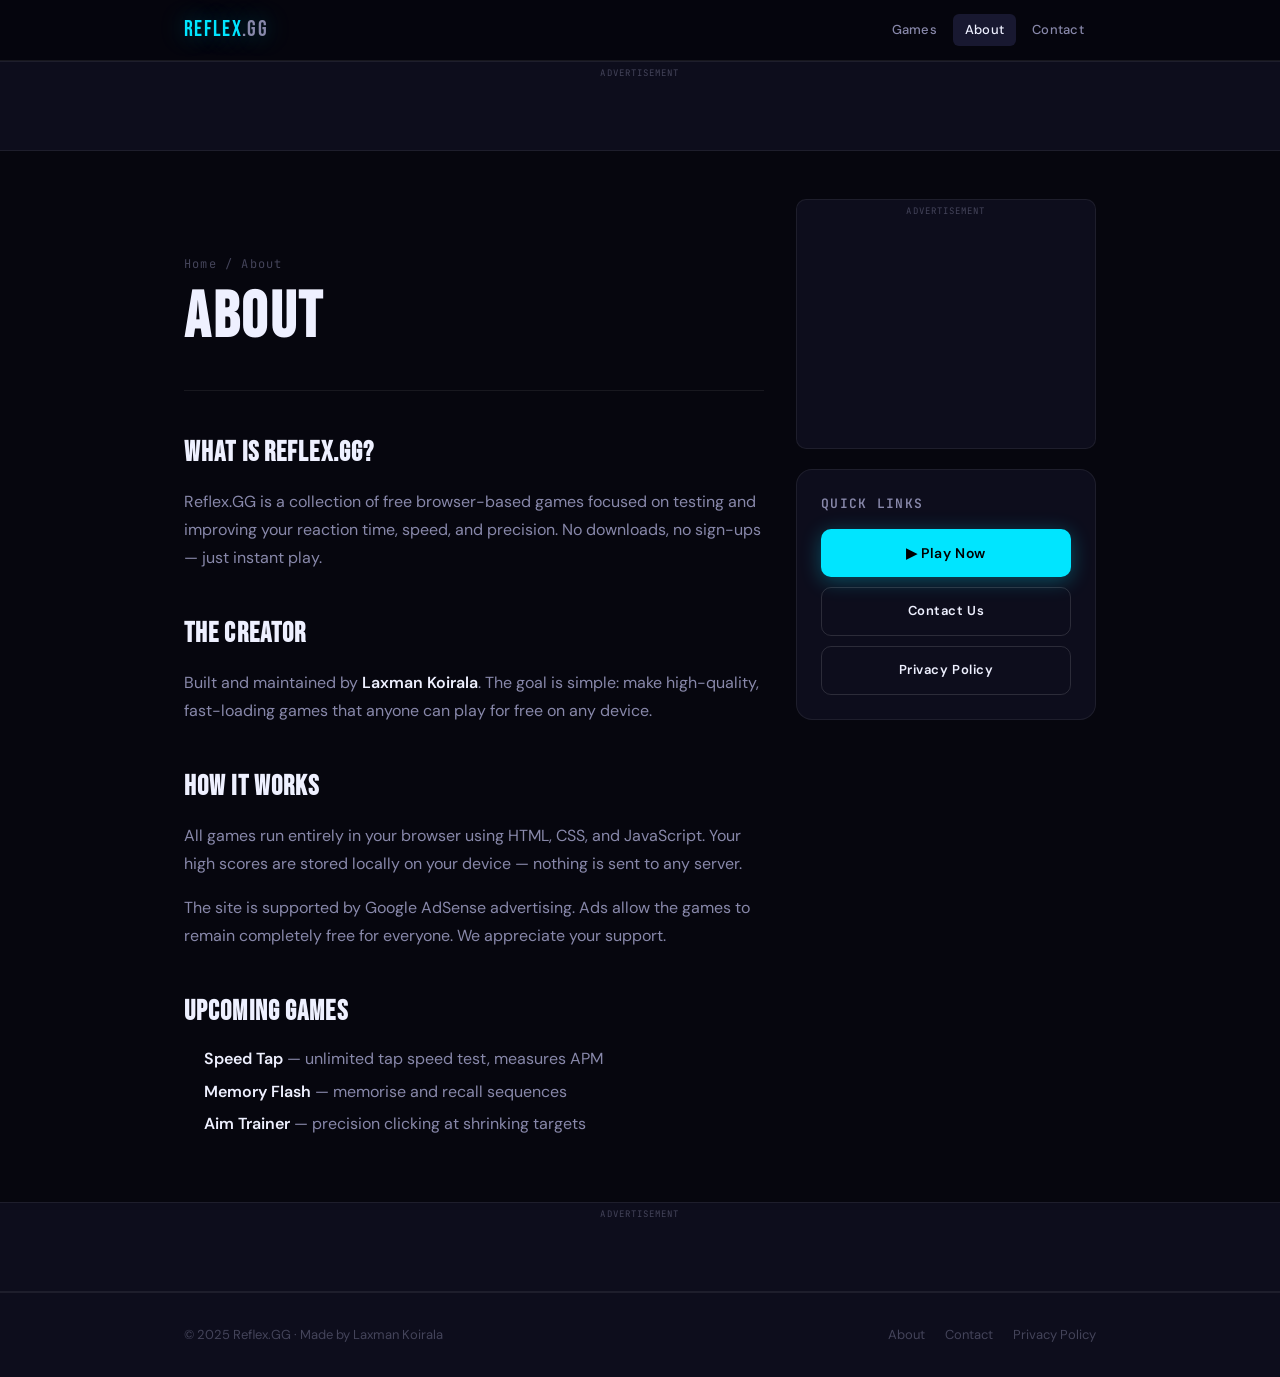
==== about.html @ 5be090cf "Add files via upload" ====
<!DOCTYPE html>
<html lang="en">
<head>
  <meta charset="UTF-8">
  <meta name="viewport" content="width=device-width, initial-scale=1.0">
  <meta name="description" content="About Free Reflex Games — browser-based reaction time games made by Laxman Koirala.">
  <title>About | Reflex.GG</title>

  <!-- Google AdSense -->
  <script async src="https://pagead2.googlesyndication.com/pagead/js/adsbygoogle.js?client=ca-pub-6633486007043409" crossorigin="anonymous"></script>

  <link rel="stylesheet" href="style.css">
</head>
<body>
<div class="page-wrap">

  <header class="site-header">
    <div class="header-inner">
      <a href="index.html" class="site-logo">REFLEX<span>.GG</span></a>
      <nav class="site-nav">
        <a href="index.html">Games</a>
        <a href="about.html" class="active">About</a>
        <a href="contact.html">Contact</a>
      </nav>
    </div>
  </header>

  <!-- Top ad -->
  <div class="ad-wrap">
    <ins class="adsbygoogle"
         style="display:block"
         data-ad-client="ca-pub-6633486007043409"
         data-ad-slot="auto"
         data-ad-format="auto"
         data-full-width-responsive="true"></ins>
    <script>(adsbygoogle = window.adsbygoogle || []).push({});</script>
  </div>

  <main>
    <div class="container">
      <div class="content-layout">

        <div class="content-main">
          <div class="page-header">
            <div class="breadcrumb"><a href="index.html">Home</a> / About</div>
            <h1>About</h1>
          </div>

          <div class="prose">
            <h2>What is Reflex.GG?</h2>
            <p>Reflex.GG is a collection of free browser-based games focused on testing and improving your reaction time, speed, and precision. No downloads, no sign-ups — just instant play.</p>

            <h2>The Creator</h2>
            <p>Built and maintained by <strong>Laxman Koirala</strong>. The goal is simple: make high-quality, fast-loading games that anyone can play for free on any device.</p>

            <h2>How It Works</h2>
            <p>All games run entirely in your browser using HTML, CSS, and JavaScript. Your high scores are stored locally on your device — nothing is sent to any server.</p>
            <p>The site is supported by Google AdSense advertising. Ads allow the games to remain completely free for everyone. We appreciate your support.</p>

            <h2>Upcoming Games</h2>
            <ul>
              <li><strong>Speed Tap</strong> — unlimited tap speed test, measures APM</li>
              <li><strong>Memory Flash</strong> — memorise and recall sequences</li>
              <li><strong>Aim Trainer</strong> — precision clicking at shrinking targets</li>
            </ul>
          </div>
        </div>

        <aside class="content-sidebar">
          <div class="ad-wrap ad-sidebar">
            <ins class="adsbygoogle"
                 style="display:block"
                 data-ad-client="ca-pub-6633486007043409"
                 data-ad-slot="auto"
                 data-ad-format="auto"
                 data-full-width-responsive="true"></ins>
            <script>(adsbygoogle = window.adsbygoogle || []).push({});</script>
          </div>

          <div class="info-card" style="margin-top:20px">
            <h3>Quick Links</h3>
            <div style="display:flex;flex-direction:column;gap:10px;margin-top:4px">
              <a href="game.html" class="btn btn-primary" style="justify-content:center">▶ Play Now</a>
              <a href="contact.html" class="btn btn-ghost" style="justify-content:center;font-size:13px">Contact Us</a>
              <a href="privacy.html" class="btn btn-ghost" style="justify-content:center;font-size:13px">Privacy Policy</a>
            </div>
          </div>
        </aside>

      </div>
    </div>
  </main>

  <div class="ad-wrap">
    <ins class="adsbygoogle"
         style="display:block"
         data-ad-client="ca-pub-6633486007043409"
         data-ad-slot="auto"
         data-ad-format="auto"
         data-full-width-responsive="true"></ins>
    <script>(adsbygoogle = window.adsbygoogle || []).push({});</script>
  </div>

  <footer class="site-footer">
    <div class="footer-inner">
      <div class="footer-copy">© 2025 Reflex.GG · Made by Laxman Koirala</div>
      <nav class="footer-nav">
        <a href="about.html">About</a>
        <a href="contact.html">Contact</a>
        <a href="privacy.html">Privacy Policy</a>
      </nav>
    </div>
  </footer>
</div>
</body>
</html>
---- style.css ----
/* ═══════════════════════════════════════════════
   FREE REFLEX GAMES — Production Design System
   Publisher: ca-pub-6633486007043409
   ═══════════════════════════════════════════════ */

@import url('https://fonts.googleapis.com/css2?family=Bebas+Neue&family=DM+Sans:wght@300;400;500;600&family=JetBrains+Mono:wght@400;600&display=swap');

/* ── TOKENS ────────────────────────────────────── */
:root {
  --bg:        #06060e;
  --bg2:       #0d0d1c;
  --bg3:       #13132a;
  --surface:   #181830;
  --border:    rgba(255,255,255,0.07);
  --border2:   rgba(255,255,255,0.13);
  --cyan:      #00e5ff;
  --cyan-dim:  rgba(0,229,255,0.15);
  --pink:      #ff3366;
  --pink-dim:  rgba(255,51,102,0.12);
  --gold:      #ffd600;
  --gold-dim:  rgba(255,214,0,0.12);
  --green:     #00e676;
  --text:      #eef0ff;
  --text2:     #8888aa;
  --text3:     #44445a;
  --font-disp: 'Bebas Neue', sans-serif;
  --font-body: 'DM Sans', sans-serif;
  --font-mono: 'JetBrains Mono', monospace;
  --r:         10px;
  --r-lg:      16px;
  --r-xl:      24px;
  --shadow:    0 8px 32px rgba(0,0,0,0.5);
  --glow-c:    0 0 24px rgba(0,229,255,0.35);
  --glow-p:    0 0 24px rgba(255,51,102,0.35);
  --transition: 200ms cubic-bezier(0.4,0,0.2,1);
}

/* ── RESET ─────────────────────────────────────── */
*, *::before, *::after { box-sizing: border-box; margin: 0; padding: 0; }
html { scroll-behavior: smooth; }
body {
  background: var(--bg);
  color: var(--text);
  font-family: var(--font-body);
  font-size: 16px;
  line-height: 1.6;
  min-height: 100vh;
  -webkit-font-smoothing: antialiased;
}
a { color: var(--cyan); text-decoration: none; transition: color var(--transition); }
a:hover { color: #fff; }
img { max-width: 100%; display: block; }
ul { list-style: none; }

/* ── SCROLLBAR ─────────────────────────────────── */
::-webkit-scrollbar { width: 6px; }
::-webkit-scrollbar-track { background: var(--bg2); }
::-webkit-scrollbar-thumb { background: var(--surface); border-radius: 99px; }
::-webkit-scrollbar-thumb:hover { background: var(--border2); }

/* ── LAYOUT ────────────────────────────────────── */
.page-wrap {
  display: flex;
  flex-direction: column;
  min-height: 100vh;
}
.container {
  width: 100%;
  max-width: 960px;
  margin: 0 auto;
  padding: 0 24px;
}
.container-sm {
  width: 100%;
  max-width: 680px;
  margin: 0 auto;
  padding: 0 24px;
}

/* ── SITE HEADER ───────────────────────────────── */
.site-header {
  position: sticky;
  top: 0;
  z-index: 100;
  background: rgba(6,6,14,0.9);
  backdrop-filter: blur(16px);
  -webkit-backdrop-filter: blur(16px);
  border-bottom: 1px solid var(--border);
}
.header-inner {
  display: flex;
  align-items: center;
  justify-content: space-between;
  height: 60px;
  max-width: 960px;
  margin: 0 auto;
  padding: 0 24px;
}
.site-logo {
  font-family: var(--font-disp);
  font-size: 22px;
  letter-spacing: .06em;
  color: var(--cyan);
  text-shadow: var(--glow-c);
  text-decoration: none;
}
.site-logo span { color: var(--text2); }
.site-nav { display: flex; gap: 4px; }
.site-nav a {
  font-size: 13px;
  font-weight: 500;
  color: var(--text2);
  padding: 6px 12px;
  border-radius: 6px;
  transition: all var(--transition);
  letter-spacing: .02em;
}
.site-nav a:hover, .site-nav a.active {
  color: var(--text);
  background: var(--surface);
}

/* ── AD WRAPPER ────────────────────────────────── */
.ad-wrap {
  background: var(--bg2);
  border-top: 1px solid var(--border);
  border-bottom: 1px solid var(--border);
  display: flex;
  flex-direction: column;
  align-items: center;
  justify-content: center;
  padding: 8px 0;
  min-height: 90px;
  position: relative;
}
.ad-wrap::before {
  content: 'Advertisement';
  position: absolute;
  top: 4px;
  font-size: 9px;
  letter-spacing: .12em;
  color: var(--text3);
  text-transform: uppercase;
  font-family: var(--font-mono);
}
.ad-wrap.ad-sidebar {
  min-height: 250px;
  border: 1px solid var(--border);
  border-radius: var(--r);
  position: sticky;
  top: 80px;
}
.ad-wrap .adsbygoogle {
  display: block;
}

/* ── HERO ──────────────────────────────────────── */
.hero {
  padding: 80px 0 64px;
  text-align: center;
  position: relative;
  overflow: hidden;
}
.hero::before {
  content: '';
  position: absolute;
  inset: 0;
  background:
    radial-gradient(ellipse 70% 50% at 50% 0%, rgba(0,229,255,0.07) 0%, transparent 60%),
    radial-gradient(ellipse 50% 40% at 80% 80%, rgba(255,51,102,0.05) 0%, transparent 50%);
  pointer-events: none;
}
.hero-tag {
  display: inline-block;
  font-family: var(--font-mono);
  font-size: 11px;
  letter-spacing: .3em;
  color: var(--cyan);
  border: 1px solid rgba(0,229,255,0.25);
  background: var(--cyan-dim);
  padding: 5px 14px;
  border-radius: 99px;
  margin-bottom: 24px;
  text-transform: uppercase;
}
.hero h1 {
  font-family: var(--font-disp);
  font-size: clamp(52px, 10vw, 96px);
  line-height: .95;
  letter-spacing: .03em;
  color: var(--text);
  margin-bottom: 20px;
}
.hero h1 em {
  font-style: normal;
  color: var(--cyan);
  text-shadow: var(--glow-c);
}
.hero p {
  font-size: 17px;
  color: var(--text2);
  max-width: 460px;
  margin: 0 auto 36px;
  line-height: 1.65;
}

/* ── BUTTONS ───────────────────────────────────── */
.btn {
  display: inline-flex;
  align-items: center;
  gap: 8px;
  font-family: var(--font-body);
  font-size: 14px;
  font-weight: 600;
  letter-spacing: .04em;
  padding: 13px 32px;
  border-radius: var(--r);
  border: none;
  cursor: pointer;
  transition: all var(--transition);
  text-decoration: none;
  white-space: nowrap;
  position: relative;
  overflow: hidden;
}
.btn::after {
  content: '';
  position: absolute;
  inset: 0;
  background: rgba(255,255,255,0);
  transition: background var(--transition);
}
.btn:hover::after { background: rgba(255,255,255,0.08); }
.btn:active { transform: scale(0.97); }

.btn-primary {
  background: var(--cyan);
  color: #000;
  box-shadow: 0 4px 20px rgba(0,229,255,0.3);
}
.btn-primary:hover { box-shadow: 0 6px 28px rgba(0,229,255,0.5); color: #000; }

.btn-ghost {
  background: transparent;
  color: var(--text);
  border: 1px solid var(--border2);
}
.btn-ghost:hover { border-color: var(--cyan); color: var(--cyan); }

.btn-large { font-size: 16px; padding: 16px 40px; border-radius: 12px; }

/* ── CARDS ─────────────────────────────────────── */
.card {
  background: var(--surface);
  border: 1px solid var(--border);
  border-radius: var(--r-lg);
  padding: 28px;
  transition: border-color var(--transition), box-shadow var(--transition);
}
.card:hover {
  border-color: var(--border2);
  box-shadow: var(--shadow);
}

/* ── GAME CARD GRID ────────────────────────────── */
.games-grid {
  display: grid;
  grid-template-columns: repeat(auto-fill, minmax(260px, 1fr));
  gap: 20px;
  margin: 48px 0;
}
.game-card {
  background: var(--bg2);
  border: 1px solid var(--border);
  border-radius: var(--r-lg);
  overflow: hidden;
  transition: all var(--transition);
  text-decoration: none;
  display: flex;
  flex-direction: column;
}
.game-card:hover {
  border-color: var(--cyan);
  box-shadow: var(--glow-c);
  transform: translateY(-3px);
  color: var(--text);
}
.game-card-thumb {
  height: 140px;
  background: linear-gradient(135deg, var(--bg3) 0%, var(--surface) 100%);
  display: flex;
  align-items: center;
  justify-content: center;
  font-size: 56px;
  position: relative;
  overflow: hidden;
}
.game-card-thumb::after {
  content: '';
  position: absolute;
  inset: 0;
  background: radial-gradient(ellipse at center, rgba(0,229,255,0.08), transparent 70%);
}
.game-card-body { padding: 20px; flex: 1; }
.game-card-title {
  font-family: var(--font-disp);
  font-size: 22px;
  letter-spacing: .04em;
  color: var(--text);
  margin-bottom: 6px;
}
.game-card-desc { font-size: 13px; color: var(--text2); line-height: 1.55; }
.game-card-footer {
  padding: 14px 20px;
  border-top: 1px solid var(--border);
  display: flex;
  align-items: center;
  justify-content: space-between;
  font-family: var(--font-mono);
  font-size: 11px;
  color: var(--text3);
}
.badge {
  display: inline-block;
  padding: 3px 10px;
  border-radius: 99px;
  font-family: var(--font-mono);
  font-size: 10px;
  font-weight: 600;
  letter-spacing: .08em;
  text-transform: uppercase;
}
.badge-cyan  { background: var(--cyan-dim); color: var(--cyan); border: 1px solid rgba(0,229,255,0.2); }
.badge-pink  { background: var(--pink-dim); color: var(--pink); border: 1px solid rgba(255,51,102,0.2); }
.badge-gold  { background: var(--gold-dim); color: var(--gold); border: 1px solid rgba(255,214,0,0.2); }

/* ── HOW TO PLAY STEPS ─────────────────────────── */
.steps { display: grid; grid-template-columns: repeat(3,1fr); gap: 16px; margin: 40px 0; }
.step {
  background: var(--bg2);
  border: 1px solid var(--border);
  border-radius: var(--r-lg);
  padding: 24px;
  text-align: center;
}
.step-num {
  font-family: var(--font-disp);
  font-size: 48px;
  color: var(--cyan);
  opacity: .25;
  line-height: 1;
  margin-bottom: 10px;
}
.step h3 { font-size: 15px; font-weight: 600; margin-bottom: 6px; }
.step p { font-size: 13px; color: var(--text2); }

/* ── SECTION ───────────────────────────────────── */
.section { padding: 64px 0; }
.section-title {
  font-family: var(--font-disp);
  font-size: clamp(32px, 5vw, 48px);
  letter-spacing: .04em;
  margin-bottom: 12px;
}
.section-sub { color: var(--text2); font-size: 15px; margin-bottom: 40px; }

/* ── CONTENT WITH SIDEBAR ──────────────────────── */
.content-layout {
  display: grid;
  grid-template-columns: 1fr 300px;
  gap: 32px;
  align-items: start;
  padding: 48px 0;
}
.content-main {}
.content-sidebar {}

/* ── PAGE HEADER ───────────────────────────────── */
.page-header {
  padding: 56px 0 40px;
  border-bottom: 1px solid var(--border);
  margin-bottom: 40px;
}
.page-header h1 {
  font-family: var(--font-disp);
  font-size: clamp(40px, 7vw, 64px);
  letter-spacing: .04em;
  line-height: 1;
}
.page-header .breadcrumb {
  font-family: var(--font-mono);
  font-size: 12px;
  color: var(--text3);
  margin-bottom: 12px;
  letter-spacing: .1em;
}
.page-header .breadcrumb a { color: var(--text3); }
.page-header .breadcrumb a:hover { color: var(--cyan); }

/* ── PROSE ─────────────────────────────────────── */
.prose h2 { font-family: var(--font-disp); font-size: 28px; letter-spacing:.04em; margin: 40px 0 12px; color: var(--text); }
.prose h3 { font-size: 17px; font-weight: 600; margin: 28px 0 8px; }
.prose p { color: var(--text2); margin-bottom: 16px; line-height: 1.75; }
.prose ul { color: var(--text2); padding-left: 20px; margin-bottom: 16px; }
.prose ul li { margin-bottom: 6px; line-height: 1.65; }
.prose a { color: var(--cyan); }
.prose strong { color: var(--text); font-weight: 600; }

/* ── INFO CARD ─────────────────────────────────── */
.info-card {
  background: var(--bg2);
  border: 1px solid var(--border);
  border-radius: var(--r-lg);
  padding: 24px;
  margin-bottom: 20px;
}
.info-card h3 { font-size: 13px; font-weight: 600; color: var(--text2); text-transform: uppercase; letter-spacing: .1em; font-family: var(--font-mono); margin-bottom: 14px; }

/* ── CONTACT ───────────────────────────────────── */
.contact-item {
  display: flex;
  align-items: center;
  gap: 14px;
  padding: 18px 0;
  border-bottom: 1px solid var(--border);
}
.contact-item:last-child { border-bottom: none; }
.contact-icon {
  width: 42px; height: 42px;
  background: var(--cyan-dim);
  border: 1px solid rgba(0,229,255,0.2);
  border-radius: 10px;
  display: flex; align-items: center; justify-content: center;
  font-size: 18px; flex-shrink: 0;
}
.contact-label { font-size: 11px; color: var(--text3); font-family: var(--font-mono); letter-spacing: .1em; text-transform: uppercase; margin-bottom: 2px; }
.contact-value { font-size: 15px; font-weight: 500; color: var(--text); }
.contact-value a { color: var(--cyan); }

/* ── SITE FOOTER ───────────────────────────────── */
.site-footer {
  margin-top: auto;
  border-top: 1px solid var(--border);
  background: var(--bg2);
  padding: 32px 0;
}
.footer-inner {
  max-width: 960px;
  margin: 0 auto;
  padding: 0 24px;
  display: flex;
  align-items: center;
  justify-content: space-between;
  flex-wrap: wrap;
  gap: 16px;
}
.footer-copy { font-size: 13px; color: var(--text3); }
.footer-nav { display: flex; gap: 20px; }
.footer-nav a { font-size: 13px; color: var(--text3); transition: color var(--transition); }
.footer-nav a:hover { color: var(--cyan); }

/* ── DIVIDER ───────────────────────────────────── */
.divider { height: 1px; background: var(--border); margin: 48px 0; }

/* ── GAME PAGE SPECIFIC ────────────────────────── */
.game-page-wrap {
  display: grid;
  grid-template-columns: 1fr 300px;
  gap: 28px;
  align-items: start;
  padding: 32px 0 64px;
}
.game-arena {
  background: var(--bg2);
  border: 1px solid var(--border);
  border-radius: var(--r-xl);
  overflow: hidden;
}
.game-topbar {
  padding: 16px 24px;
  border-bottom: 1px solid var(--border);
  display: flex;
  align-items: center;
  justify-content: space-between;
}
.game-title-bar {
  font-family: var(--font-disp);
  font-size: 20px;
  letter-spacing: .06em;
}
.stat-group { display: flex; gap: 20px; }
.stat-item { text-align: center; }
.stat-value {
  font-family: var(--font-mono);
  font-size: 22px;
  font-weight: 600;
  color: var(--cyan);
  line-height: 1;
}
.stat-label { font-size: 10px; color: var(--text3); text-transform: uppercase; letter-spacing: .1em; font-family: var(--font-mono); margin-top: 2px; }

/* Game field */
#game-field {
  width: 100%;
  aspect-ratio: 1 / 1;
  max-height: 460px;
  position: relative;
  overflow: hidden;
  cursor: crosshair;
  background:
    radial-gradient(ellipse at 50% 50%, rgba(0,229,255,0.03), transparent 70%),
    var(--bg);
}
#game-field::before {
  content: '';
  position: absolute;
  inset: 0;
  background-image:
    linear-gradient(rgba(255,255,255,0.015) 1px, transparent 1px),
    linear-gradient(90deg, rgba(255,255,255,0.015) 1px, transparent 1px);
  background-size: 40px 40px;
  pointer-events: none;
}
#target {
  width: 56px;
  height: 56px;
  border-radius: 50%;
  position: absolute;
  cursor: pointer;
  transition: transform .08s ease;
  display: flex;
  align-items: center;
  justify-content: center;
  transform: scale(1);
}
#target:active { transform: scale(0.88); }
#target .ring {
  position: absolute;
  inset: -6px;
  border-radius: 50%;
  border: 2px solid rgba(255,255,255,0.2);
  animation: ring-pulse 1s ease-in-out infinite;
}
@keyframes ring-pulse {
  0%   { transform: scale(1); opacity: .5; }
  100% { transform: scale(1.5); opacity: 0; }
}
#target .inner {
  width: 100%; height: 100%;
  border-radius: 50%;
  position: relative;
  z-index: 1;
}

/* Game states */
#screen-start, #screen-end {
  position: absolute;
  inset: 0;
  display: flex;
  flex-direction: column;
  align-items: center;
  justify-content: center;
  gap: 16px;
  background: rgba(6,6,14,0.85);
  backdrop-filter: blur(8px);
}
#screen-start h2, #screen-end h2 {
  font-family: var(--font-disp);
  font-size: clamp(36px, 7vw, 56px);
  letter-spacing: .05em;
  text-align: center;
}
#screen-end .final-score {
  font-family: var(--font-disp);
  font-size: clamp(72px, 14vw, 120px);
  color: var(--cyan);
  text-shadow: var(--glow-c);
  line-height: 1;
}
#screen-end .final-label {
  font-family: var(--font-mono);
  font-size: 11px;
  letter-spacing: .3em;
  color: var(--text2);
  text-transform: uppercase;
}
.hint-text {
  font-size: 13px;
  color: var(--text2);
  text-align: center;
  max-width: 240px;
  line-height: 1.55;
}

/* Timer bar */
.timer-bar-wrap {
  height: 4px;
  background: var(--bg3);
}
#timer-bar {
  height: 100%;
  background: linear-gradient(90deg, var(--cyan), var(--pink));
  transition: width .9s linear, background .5s;
  width: 100%;
}

/* ── STAT CHIPS (sidebar) ──────────────────────── */
.stat-chip {
  background: var(--bg3);
  border: 1px solid var(--border);
  border-radius: var(--r);
  padding: 14px 16px;
  margin-bottom: 10px;
  display: flex;
  align-items: center;
  justify-content: space-between;
}
.stat-chip .label { font-size: 12px; color: var(--text2); }
.stat-chip .value { font-family: var(--font-mono); font-size: 16px; font-weight: 600; color: var(--cyan); }

/* ── TOAST NOTIFICATION ────────────────────────── */
#toast {
  position: fixed;
  bottom: 24px;
  left: 50%;
  transform: translateX(-50%) translateY(20px);
  background: var(--surface);
  border: 1px solid var(--border2);
  color: var(--text);
  padding: 10px 22px;
  border-radius: 99px;
  font-size: 13px;
  font-weight: 500;
  z-index: 9999;
  pointer-events: none;
  opacity: 0;
  transition: all .3s cubic-bezier(0.34,1.56,0.64,1);
  white-space: nowrap;
  box-shadow: var(--shadow);
}
#toast.show {
  opacity: 1;
  transform: translateX(-50%) translateY(0);
}

/* ── RESPONSIVE ────────────────────────────────── */
@media (max-width: 768px) {
  .content-layout, .game-page-wrap {
    grid-template-columns: 1fr;
  }
  .content-sidebar, .game-sidebar { order: -1; }
  .steps { grid-template-columns: 1fr; }
  .ad-wrap.ad-sidebar { position: static; min-height: 90px; }
  .site-nav { display: none; }
  .footer-inner { flex-direction: column; text-align: center; }
  .footer-nav { justify-content: center; }
  #game-field { max-height: 320px; }
}
@media (max-width: 480px) {
  .hero { padding: 48px 0 40px; }
  .section { padding: 40px 0; }
  .hero p { font-size: 15px; }
}
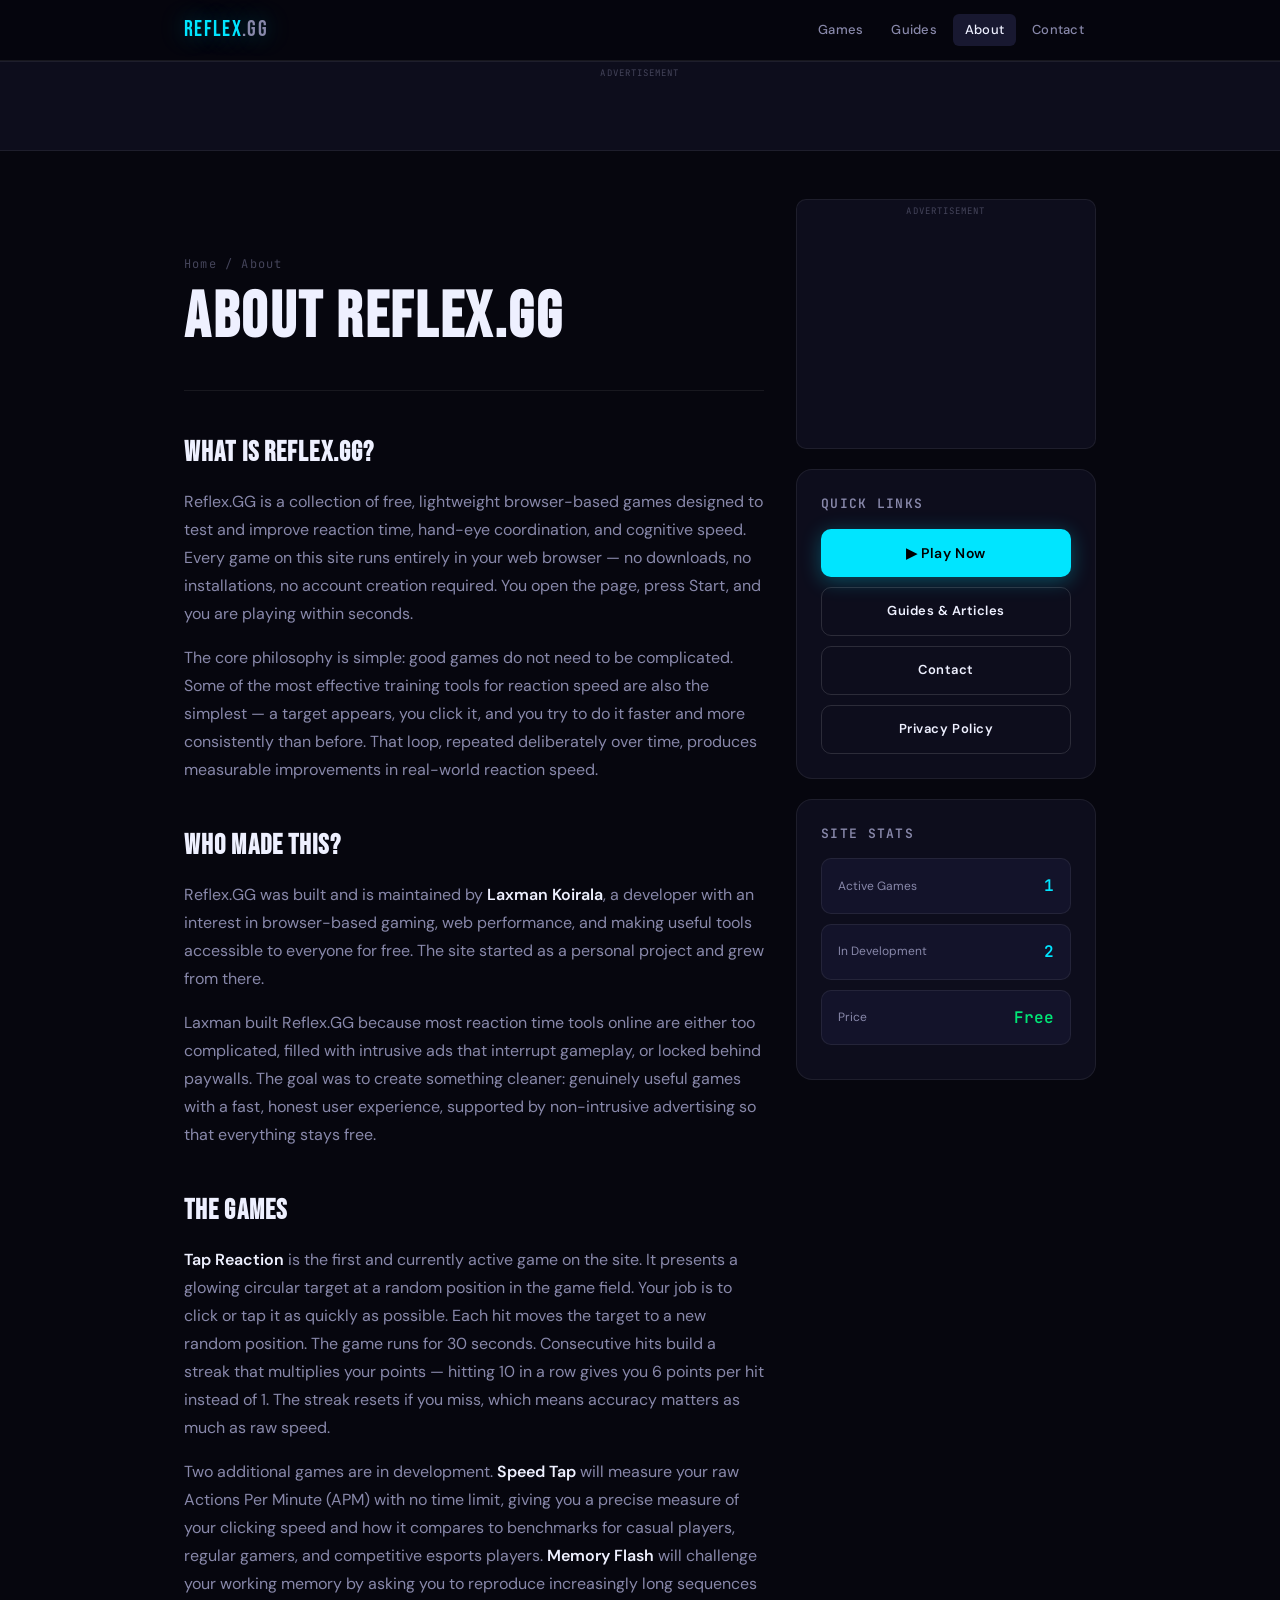
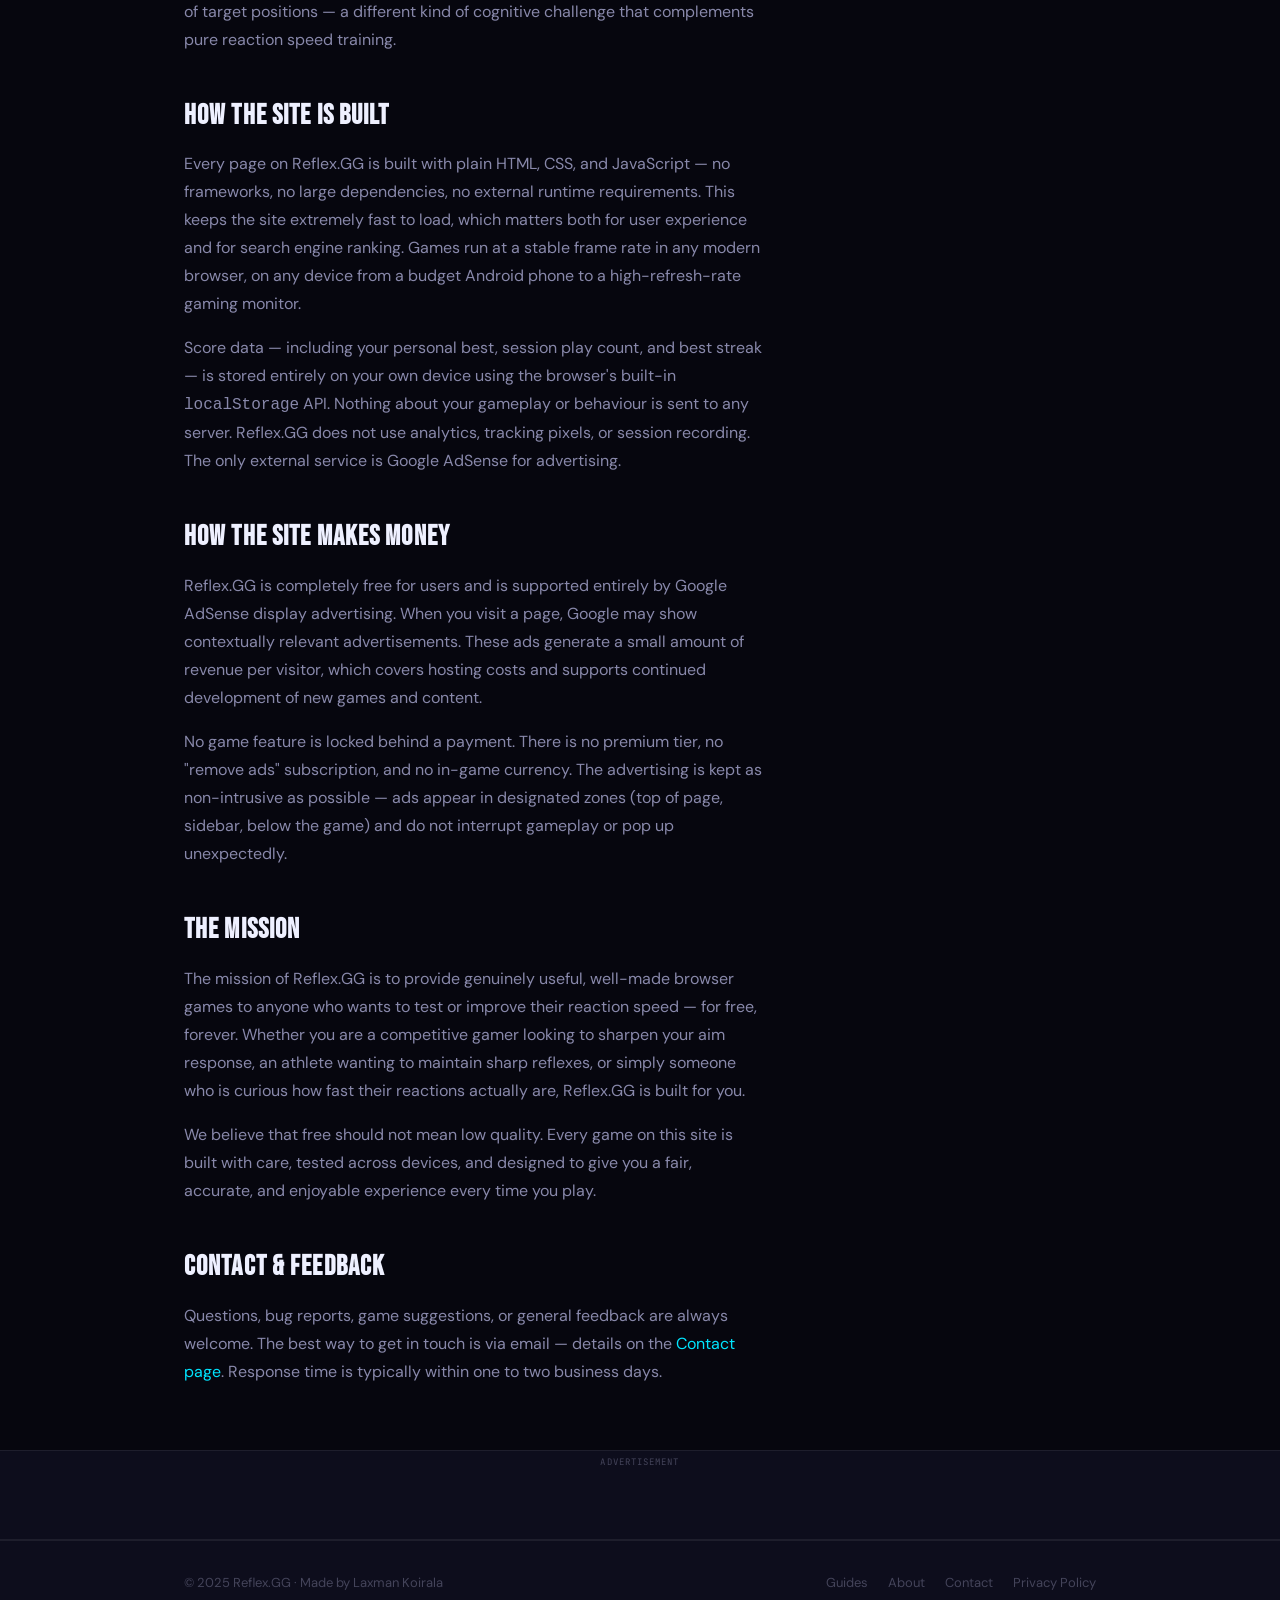
==== commit 6078903a: "Add files via upload" ====
--- a/about.html
+++ b/about.html
@@ -3,12 +3,10 @@
 <head>
   <meta charset="UTF-8">
   <meta name="viewport" content="width=device-width, initial-scale=1.0">
-  <meta name="description" content="About Free Reflex Games — browser-based reaction time games made by Laxman Koirala.">
-  <title>About | Reflex.GG</title>
-
-  <!-- Google AdSense -->
+  <meta name="description" content="About Reflex.GG — free browser-based reaction time and reflex games made by Laxman Koirala. Learn about the project, its mission, and how the site works.">
+  <meta name="author" content="Laxman Koirala">
+  <title>About Reflex.GG | Free Reaction Time Games</title>
   <script async src="https://pagead2.googlesyndication.com/pagead/js/adsbygoogle.js?client=ca-pub-6633486007043409" crossorigin="anonymous"></script>
-
   <link rel="stylesheet" href="style.css">
 </head>
 <body>
@@ -19,20 +17,15 @@
       <a href="index.html" class="site-logo">REFLEX<span>.GG</span></a>
       <nav class="site-nav">
         <a href="index.html">Games</a>
+        <a href="blog.html">Guides</a>
         <a href="about.html" class="active">About</a>
         <a href="contact.html">Contact</a>
       </nav>
     </div>
   </header>
 
-  <!-- Top ad -->
   <div class="ad-wrap">
-    <ins class="adsbygoogle"
-         style="display:block"
-         data-ad-client="ca-pub-6633486007043409"
-         data-ad-slot="auto"
-         data-ad-format="auto"
-         data-full-width-responsive="true"></ins>
+    <ins class="adsbygoogle" style="display:block" data-ad-client="ca-pub-6633486007043409" data-ad-slot="auto" data-ad-format="auto" data-full-width-responsive="true"></ins>
     <script>(adsbygoogle = window.adsbygoogle || []).push({});</script>
   </div>
 
@@ -43,47 +36,60 @@
         <div class="content-main">
           <div class="page-header">
             <div class="breadcrumb"><a href="index.html">Home</a> / About</div>
-            <h1>About</h1>
+            <h1>About Reflex.GG</h1>
           </div>
 
           <div class="prose">
-            <h2>What is Reflex.GG?</h2>
-            <p>Reflex.GG is a collection of free browser-based games focused on testing and improving your reaction time, speed, and precision. No downloads, no sign-ups — just instant play.</p>
 
-            <h2>The Creator</h2>
-            <p>Built and maintained by <strong>Laxman Koirala</strong>. The goal is simple: make high-quality, fast-loading games that anyone can play for free on any device.</p>
+            <h2>What Is Reflex.GG?</h2>
+            <p>Reflex.GG is a collection of free, lightweight browser-based games designed to test and improve reaction time, hand-eye coordination, and cognitive speed. Every game on this site runs entirely in your web browser — no downloads, no installations, no account creation required. You open the page, press Start, and you are playing within seconds.</p>
+            <p>The core philosophy is simple: good games do not need to be complicated. Some of the most effective training tools for reaction speed are also the simplest — a target appears, you click it, and you try to do it faster and more consistently than before. That loop, repeated deliberately over time, produces measurable improvements in real-world reaction speed.</p>
 
-            <h2>How It Works</h2>
-            <p>All games run entirely in your browser using HTML, CSS, and JavaScript. Your high scores are stored locally on your device — nothing is sent to any server.</p>
-            <p>The site is supported by Google AdSense advertising. Ads allow the games to remain completely free for everyone. We appreciate your support.</p>
+            <h2>Who Made This?</h2>
+            <p>Reflex.GG was built and is maintained by <strong>Laxman Koirala</strong>, a developer with an interest in browser-based gaming, web performance, and making useful tools accessible to everyone for free. The site started as a personal project and grew from there.</p>
+            <p>Laxman built Reflex.GG because most reaction time tools online are either too complicated, filled with intrusive ads that interrupt gameplay, or locked behind paywalls. The goal was to create something cleaner: genuinely useful games with a fast, honest user experience, supported by non-intrusive advertising so that everything stays free.</p>
 
-            <h2>Upcoming Games</h2>
-            <ul>
-              <li><strong>Speed Tap</strong> — unlimited tap speed test, measures APM</li>
-              <li><strong>Memory Flash</strong> — memorise and recall sequences</li>
-              <li><strong>Aim Trainer</strong> — precision clicking at shrinking targets</li>
-            </ul>
+            <h2>The Games</h2>
+            <p><strong>Tap Reaction</strong> is the first and currently active game on the site. It presents a glowing circular target at a random position in the game field. Your job is to click or tap it as quickly as possible. Each hit moves the target to a new random position. The game runs for 30 seconds. Consecutive hits build a streak that multiplies your points — hitting 10 in a row gives you 6 points per hit instead of 1. The streak resets if you miss, which means accuracy matters as much as raw speed.</p>
+            <p>Two additional games are in development. <strong>Speed Tap</strong> will measure your raw Actions Per Minute (APM) with no time limit, giving you a precise measure of your clicking speed and how it compares to benchmarks for casual players, regular gamers, and competitive esports players. <strong>Memory Flash</strong> will challenge your working memory by asking you to reproduce increasingly long sequences of target positions — a different kind of cognitive challenge that complements pure reaction speed training.</p>
+
+            <h2>How the Site Is Built</h2>
+            <p>Every page on Reflex.GG is built with plain HTML, CSS, and JavaScript — no frameworks, no large dependencies, no external runtime requirements. This keeps the site extremely fast to load, which matters both for user experience and for search engine ranking. Games run at a stable frame rate in any modern browser, on any device from a budget Android phone to a high-refresh-rate gaming monitor.</p>
+            <p>Score data — including your personal best, session play count, and best streak — is stored entirely on your own device using the browser's built-in <code>localStorage</code> API. Nothing about your gameplay or behaviour is sent to any server. Reflex.GG does not use analytics, tracking pixels, or session recording. The only external service is Google AdSense for advertising.</p>
+
+            <h2>How the Site Makes Money</h2>
+            <p>Reflex.GG is completely free for users and is supported entirely by Google AdSense display advertising. When you visit a page, Google may show contextually relevant advertisements. These ads generate a small amount of revenue per visitor, which covers hosting costs and supports continued development of new games and content.</p>
+            <p>No game feature is locked behind a payment. There is no premium tier, no "remove ads" subscription, and no in-game currency. The advertising is kept as non-intrusive as possible — ads appear in designated zones (top of page, sidebar, below the game) and do not interrupt gameplay or pop up unexpectedly.</p>
+
+            <h2>The Mission</h2>
+            <p>The mission of Reflex.GG is to provide genuinely useful, well-made browser games to anyone who wants to test or improve their reaction speed — for free, forever. Whether you are a competitive gamer looking to sharpen your aim response, an athlete wanting to maintain sharp reflexes, or simply someone who is curious how fast their reactions actually are, Reflex.GG is built for you.</p>
+            <p>We believe that free should not mean low quality. Every game on this site is built with care, tested across devices, and designed to give you a fair, accurate, and enjoyable experience every time you play.</p>
+
+            <h2>Contact &amp; Feedback</h2>
+            <p>Questions, bug reports, game suggestions, or general feedback are always welcome. The best way to get in touch is via email — details on the <a href="contact.html">Contact page</a>. Response time is typically within one to two business days.</p>
+
           </div>
         </div>
 
         <aside class="content-sidebar">
           <div class="ad-wrap ad-sidebar">
-            <ins class="adsbygoogle"
-                 style="display:block"
-                 data-ad-client="ca-pub-6633486007043409"
-                 data-ad-slot="auto"
-                 data-ad-format="auto"
-                 data-full-width-responsive="true"></ins>
+            <ins class="adsbygoogle" style="display:block" data-ad-client="ca-pub-6633486007043409" data-ad-slot="auto" data-ad-format="auto" data-full-width-responsive="true"></ins>
             <script>(adsbygoogle = window.adsbygoogle || []).push({});</script>
           </div>
-
           <div class="info-card" style="margin-top:20px">
             <h3>Quick Links</h3>
             <div style="display:flex;flex-direction:column;gap:10px;margin-top:4px">
               <a href="game.html" class="btn btn-primary" style="justify-content:center">▶ Play Now</a>
-              <a href="contact.html" class="btn btn-ghost" style="justify-content:center;font-size:13px">Contact Us</a>
+              <a href="blog.html" class="btn btn-ghost" style="justify-content:center;font-size:13px">Guides &amp; Articles</a>
+              <a href="contact.html" class="btn btn-ghost" style="justify-content:center;font-size:13px">Contact</a>
               <a href="privacy.html" class="btn btn-ghost" style="justify-content:center;font-size:13px">Privacy Policy</a>
             </div>
+          </div>
+          <div class="info-card" style="margin-top:16px">
+            <h3>Site Stats</h3>
+            <div class="stat-chip"><span class="label">Active Games</span><span class="value">1</span></div>
+            <div class="stat-chip"><span class="label">In Development</span><span class="value">2</span></div>
+            <div class="stat-chip"><span class="label">Price</span><span class="value" style="color:var(--green)">Free</span></div>
           </div>
         </aside>
 
@@ -92,12 +98,7 @@
   </main>
 
   <div class="ad-wrap">
-    <ins class="adsbygoogle"
-         style="display:block"
-         data-ad-client="ca-pub-6633486007043409"
-         data-ad-slot="auto"
-         data-ad-format="auto"
-         data-full-width-responsive="true"></ins>
+    <ins class="adsbygoogle" style="display:block" data-ad-client="ca-pub-6633486007043409" data-ad-slot="auto" data-ad-format="auto" data-full-width-responsive="true"></ins>
     <script>(adsbygoogle = window.adsbygoogle || []).push({});</script>
   </div>
 
@@ -105,6 +106,7 @@
     <div class="footer-inner">
       <div class="footer-copy">© 2025 Reflex.GG · Made by Laxman Koirala</div>
       <nav class="footer-nav">
+        <a href="blog.html">Guides</a>
         <a href="about.html">About</a>
         <a href="contact.html">Contact</a>
         <a href="privacy.html">Privacy Policy</a>
